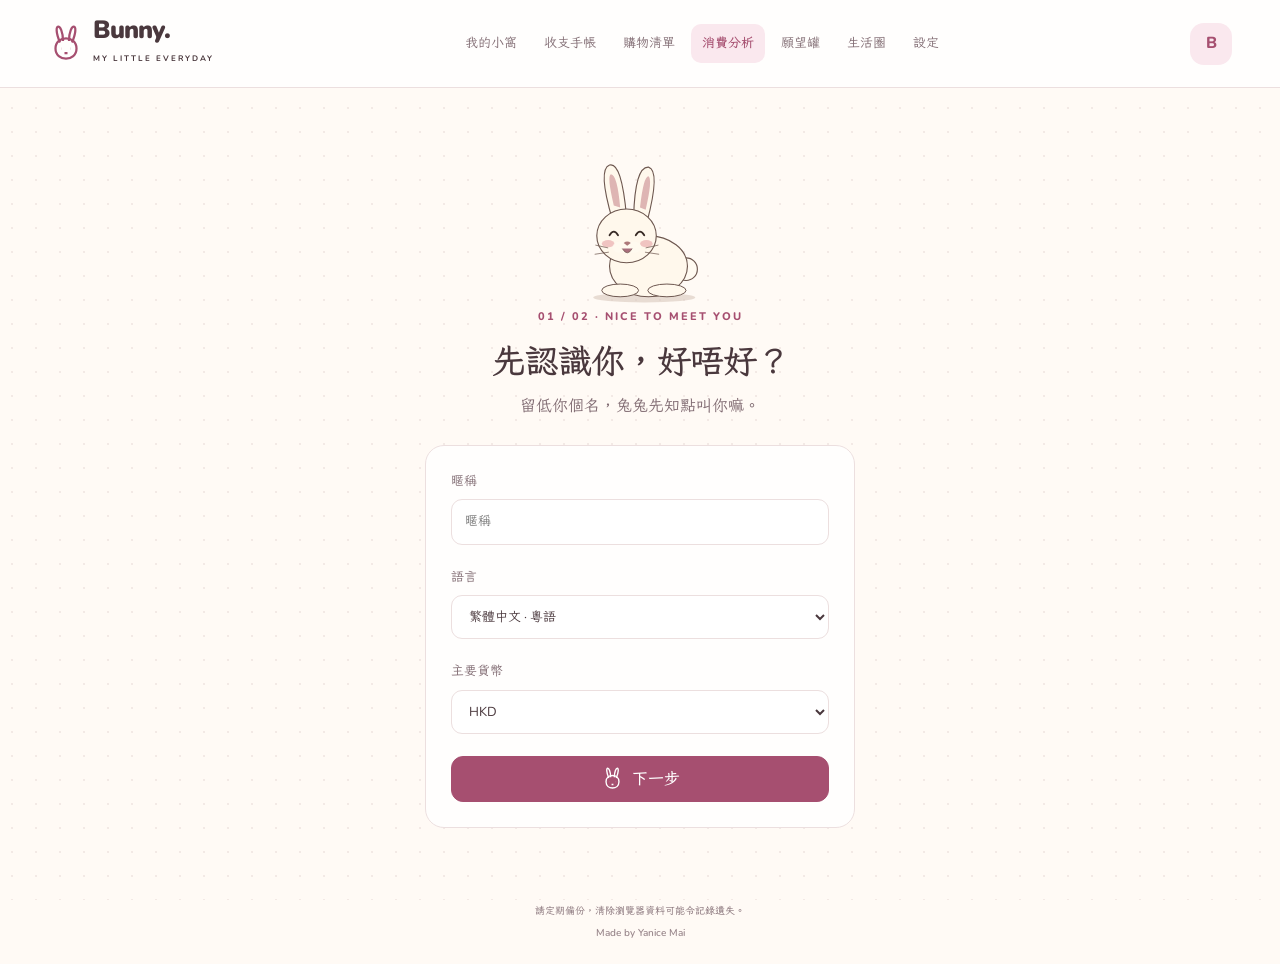
==== analytics.html @ 94e2491b "Add files via upload" ====
<!doctype html>
<html lang="zh-Hant">
<head>
  <meta charset="UTF-8">
  <meta name="viewport" content="width=device-width,initial-scale=1">
  <title>消費分析 · Bunny accounting</title>
  <link rel="stylesheet" href="style.css">
</head>
<body data-page="analytics">
  <div id="app"></div>
  <script src="app.js"></script>
</body>
</html>
---- style.css ----
@import url("https://fonts.googleapis.com/css2?family=LXGW+WenKai+TC:wght@400;700&family=Nunito:wght@400;600;700;800;900&display=swap");
:root{
  --bg:#fffaf5;
  --paper:#fffefd;
  --ink:#4a383d;
  --muted:#806b72;
  --line:#ecdfdf;
  --accent:#a64f70;
  --soft:#fae8ee;
  --green:#47765d;
  --font:"Nunito","LXGW WenKai TC","Microsoft JhengHei",sans-serif;
}
*{box-sizing:border-box}
body{
  margin:0;
  background:var(--bg);
  color:var(--ink);
  font:16px/1.65 var(--font);
}
body::before{
  content:"";
  position:fixed;
  inset:0;
  z-index:-1;
  pointer-events:none;
  background-image:radial-gradient(#bfa0a030 .8px,transparent .8px);
  background-size:24px 24px;
}
button,input,textarea,select{font:inherit}
button,a,input,select,textarea{-webkit-tap-highlight-color:transparent}
button,a{touch-action:manipulation}
button{
  min-height:43px;
  padding:9px 15px;
  border:1px solid var(--line);
  border-radius:12px;
  background:var(--paper);
  color:var(--ink);
  cursor:pointer;
}
button:hover{border-color:var(--accent);background:var(--soft)}
button:disabled{opacity:.45;cursor:not-allowed}
input,select,textarea{
  width:100%;
  min-width:0;
  border:1px solid var(--line);
  border-radius:11px;
  background:white;
  color:var(--ink);
  padding:11px 13px;
}
input[type=checkbox]{width:auto}
textarea{min-height:110px;resize:vertical}
:focus-visible{outline:3px solid var(--accent);outline-offset:3px}
a{color:var(--accent);text-underline-offset:4px}
h1,h2,h3,p{margin-top:0}
h1{font-size:34px;line-height:1.3;letter-spacing:-1px;margin-bottom:9px}
h2{font-size:21px;line-height:1.4;margin-bottom:15px}
h3{font-size:16px;margin-bottom:10px}
p{margin-bottom:12px}
svg{vertical-align:middle}
.primary{
  background:var(--accent);
  color:white;
  border-color:var(--accent);
  display:inline-flex;
  gap:8px;
  align-items:center;
  justify-content:center;
  font-weight:700;
}
.primary:hover{background:var(--accent);filter:brightness(.94)}
.primary svg{width:23px;height:24px}
.quiet{border-color:transparent;background:transparent;color:var(--muted)}
.small{font-size:13px}
.tiny{font-size:11px}
.muted{color:var(--muted)}
.income{color:var(--green)}
.expense{color:var(--accent)}
.money{font-family:"Nunito",sans-serif;font-variant-numeric:tabular-nums}
.row{display:flex;align-items:center;gap:12px;flex-wrap:wrap}
.between{justify-content:space-between}
.stack{display:grid;gap:22px}
.two{display:grid;grid-template-columns:1fr 1fr;gap:17px}
.layout{display:grid;grid-template-columns:minmax(0,1.7fr) minmax(270px,1fr);gap:25px}
.field{display:grid;gap:7px;font-size:13px;color:var(--muted)}
.tag{
  display:inline-block;
  background:var(--soft);
  color:var(--accent);
  padding:4px 9px;
  border-radius:7px;
  font-size:11px;
}
.site-header{
  background:var(--paper);
  border-bottom:1px solid var(--line);
}
.header-inner{
  max-width:1240px;
  margin:auto;
  display:flex;
  align-items:center;
  gap:30px;
  padding:18px 28px;
}
.brand{
  display:flex;
  align-items:center;
  gap:9px;
  text-decoration:none;
  color:var(--ink);
  flex-shrink:0;
}
.brand svg{width:36px;height:40px;color:var(--accent)}
.brand strong{
  display:block;
  font:900 25px/1 "Nunito",sans-serif;
  letter-spacing:-1px;
}
.brand small{font:700 8px "Nunito",sans-serif;letter-spacing:2px}
nav{
  display:flex;
  gap:5px;
  flex:1;
  align-items:center;
  justify-content:center;
}
nav a{
  padding:9px 11px;
  border-radius:10px;
  text-decoration:none;
  color:var(--muted);
  font-size:13px;
  white-space:nowrap;
}
nav a.active{background:var(--soft);color:var(--accent);font-weight:700}
nav a:hover{background:var(--soft)}
.nav-icon{display:none}
.avatar{
  width:42px;height:42px;
  border-radius:14px;
  object-fit:cover;
  background:var(--soft);
  display:grid;
  place-items:center;
  font-weight:800;
  flex-shrink:0;
}
main{max-width:1180px;margin:auto;padding:38px 28px 50px}
.pagehead{display:flex;justify-content:space-between;align-items:center;gap:20px;margin-bottom:27px}
.pagehead p{font-size:14px;color:var(--muted);margin:0}
.month-input{width:160px;font-size:13px;background:var(--paper)}
.paper{
  border:1px solid var(--line);
  border-radius:19px;
  padding:25px;
  background:var(--paper);
  min-width:0;
}
hr{border:0;border-top:1px dashed var(--line);margin:23px 0}
.hero{
  background:var(--soft);
  border:1px solid var(--line);
  border-radius:25px;
  padding:30px 37px;
  display:grid;
  grid-template-columns:minmax(0,1fr) 230px;
  align-items:center;
  gap:25px;
  margin-bottom:27px;
  position:relative;
  overflow:hidden;
}
.hero .rabbit{max-width:230px}
.hero h1{font-size:35px;margin:14px 0}
.hero p{max-width:560px;font-size:15px;line-height:1.9}
.hero .tag{background:#fffaf2b0}
.hero-actions{display:flex;gap:11px;align-items:center;flex-wrap:wrap;margin-top:21px}
.metrics{
  display:grid;
  grid-template-columns:repeat(4,minmax(0,1fr));
  margin:0 0 30px;
  border-block:1px solid var(--line);
  padding:23px 0;
}
.metric{padding:0 23px;border-right:1px dashed var(--line)}
.metric:first-child{padding-left:0}
.metric:last-child{border:0}
.metric label{font-size:12px;color:var(--muted)}
.metric strong{font:800 27px "Nunito",sans-serif;display:block;margin-top:8px;overflow-wrap:anywhere}
.shortcut{
  display:flex;align-items:center;gap:14px;
  padding:16px 0;border-bottom:1px dashed var(--line);
  text-decoration:none;color:var(--ink);
}
.shortcut:last-child{border:0}
.shortcut svg{width:42px;height:46px;color:var(--accent)}
.shortcut strong{display:block;font-size:15px}
.shortcut small{color:var(--muted);font-size:12px}
.rabbit{width:100%;max-width:220px;height:auto;display:block;margin:auto}
.companion{
  display:flex;align-items:center;gap:14px;
  background:var(--soft);border-radius:15px;padding:11px 16px;
}
.companion .rabbit{width:94px;flex-shrink:0;margin:0}
.companion strong{font-size:12px;color:var(--accent)}
.companion p{font-size:13px;line-height:1.85;margin:5px 0 0}
.empty{text-align:center;padding:30px 12px;color:var(--muted)}
.empty svg{width:56px;height:62px;display:block;margin:0 auto 14px}
.empty strong{display:block;color:var(--ink);font-size:16px}
.empty p{font-size:13px;margin:8px 0 0}
.filters{display:flex;gap:10px;flex-wrap:wrap;margin-bottom:20px}
.filters input{flex:2;min-width:140px}
.filters select{flex:1;min-width:115px}
.table-wrap{overflow:auto}
table{width:100%;border-collapse:collapse;font-size:13px}
th,td{text-align:left;padding:15px 9px;border-bottom:1px solid var(--line);vertical-align:middle}
th{font-size:11px;font-weight:400;color:var(--muted)}
th:first-child,td:first-child{padding-left:0}
th:last-child,td:last-child{text-align:right;padding-right:0}
tbody tr:last-child td{border:0}
td button{font-size:12px;min-height:35px;padding:5px 8px}
td .money{white-space:nowrap}
.record-note{max-width:240px;overflow-wrap:anywhere}
.thumbs{display:flex;gap:6px;flex-wrap:wrap;margin-top:8px}
.photo{
  padding:0;border:0;min-height:0;
  border-radius:10px;overflow:hidden;
  aspect-ratio:1;background:var(--soft);
}
.photo img{display:block;width:100%;height:100%;object-fit:cover}
.photo:hover{outline:2px solid var(--accent);outline-offset:2px}
.thumbs .photo{width:51px;border-radius:7px}
.chart{height:170px;display:flex;align-items:flex-end;gap:5px;padding-top:15px;border-bottom:1px solid var(--line)}
.chart i{display:block;flex:1;min-width:0;background:var(--accent);opacity:.65;border-radius:5px 5px 0 0}
.chart-labels{display:flex;justify-content:space-between;font-size:11px;color:var(--muted);margin-top:8px}
.progress{height:7px;background:#efe5e5;overflow:hidden;border-radius:9px;margin:12px 0}
.progress i{display:block;height:100%;background:var(--accent);border-radius:9px}
.category{padding:14px 0;border-bottom:1px dashed var(--line)}
.category:last-child{border:0}
.heat{display:grid;grid-template-columns:repeat(7,1fr);gap:7px}
.heat button{font-size:12px;padding:9px 2px}
.heat small{display:block;font-size:9px}
.product{display:flex;align-items:center;gap:13px;padding:16px 0;border-bottom:1px dashed var(--line)}
.product:last-child{border:0}
.product svg{width:73px;height:73px;flex-shrink:0}
.product .detail{flex:1;min-width:0}
.product input{width:65px}
.total-price{font:900 34px "Nunito",sans-serif;margin:15px 0 23px}
.jar{width:57px;height:65px;flex-shrink:0}
.notice{background:var(--soft);padding:13px 16px;border-radius:11px;font-size:12px;line-height:1.8}
/* 朋友圈：封面、個人區、連續時間線 */
.feed-shell{max-width:820px;margin:auto}
.feed-cover{
  height:240px;
  background:var(--soft);
  border:1px solid var(--line);
  border-radius:24px 24px 0 0;
  position:relative;
  overflow:hidden;
}
.feed-cover .rabbit{position:absolute;width:210px;right:40px;bottom:8px}
.cover-text{position:absolute;left:35px;top:40px;max-width:55%}
.cover-text strong{display:block;font-size:30px;line-height:1.4}
.cover-text small{display:block;margin-top:13px;font-size:12px;color:var(--accent)}
.cover-ear{
  position:absolute;width:35px;height:120px;
  border:2px solid currentColor;border-radius:50%;
  opacity:.12;color:var(--accent);transform:rotate(-24deg);
  right:230px;top:-24px;
}
.cover-ear.second{right:180px;transform:rotate(5deg)}
.feed-profile{
  background:var(--paper);
  border-inline:1px solid var(--line);
  padding:0 30px 24px;
  display:flex;justify-content:space-between;align-items:flex-end;gap:20px;
}
.feed-profile .avatar{width:80px;height:80px;border:5px solid var(--paper);border-radius:22px;margin-top:-30px;position:relative;font-size:26px}
.feed-profile h2{margin:8px 0 3px}
.feed-profile p{font-size:13px;color:var(--muted);margin:0}
.feed-tabs{
  display:flex;gap:8px;
  background:var(--paper);
  border-inline:1px solid var(--line);
  padding:0 30px 20px;
}
.feed-tabs .selected{background:var(--accent);color:white;border-color:var(--accent)}
.timeline{background:var(--paper);border:1px solid var(--line);border-top:0;border-radius:0 0 24px 24px;padding:0 30px}
.post{display:grid;grid-template-columns:43px minmax(0,1fr);gap:14px;padding:26px 0;border-top:1px solid var(--line)}
.post-name{font-size:14px;font-weight:800;color:var(--accent)}
.post p{white-space:pre-wrap;overflow-wrap:anywhere;font-size:14px;margin:8px 0 12px}
.post-amount{font:800 25px "Nunito",sans-serif;margin:9px 0}
.post-photos{display:grid;grid-template-columns:repeat(3,minmax(0,1fr));gap:7px;max-width:490px}
.post-photos.one{grid-template-columns:minmax(0,340px)}
.post-photos.one .photo{aspect-ratio:auto;max-height:440px}
.post-photos.one img{height:auto;max-height:440px;object-fit:contain;background:var(--soft)}
.post-foot{display:flex;justify-content:space-between;align-items:center;gap:10px;flex-wrap:wrap;margin-top:12px}
.post-foot button{font-size:11px;padding:4px 8px;min-height:31px}
.post-bunny{font-size:11px;background:var(--soft);border-radius:7px;padding:7px 10px;margin-top:12px}
.milestone{background:var(--soft);padding:20px;border-radius:12px;margin:12px 0}
.milestone strong{display:block;font-size:22px}
.entry-layout{display:grid;grid-template-columns:minmax(0,1fr) 225px;gap:24px}
.entry-pet{border-left:1px dashed var(--line);padding-left:22px}
.entry-pet .stage{background:var(--soft);border-radius:15px}
.entry-pet p{font-size:13px;line-height:1.9}
.pet-grid{display:grid;grid-template-columns:repeat(4,1fr);gap:9px}
.pet-choice{padding:8px 4px}
.pet-choice .rabbit{height:125px}
.pet-choice strong{font-size:12px}
.pet-choice.selected{border:2px solid var(--accent);background:var(--soft);padding:7px 3px}
.swatches{display:flex;gap:13px;margin:16px 0 24px;flex-wrap:wrap}
.swatch{width:32px;min-height:32px;padding:0;border-radius:50%}
.swatch.selected{outline:2px solid var(--accent);outline-offset:3px}
.onboarding{max-width:670px;margin:3vh auto 0;text-align:center}
.onboarding .rabbit{width:170px}
.onboarding h1{font-size:34px}
.onboarding .field{text-align:left}
.step-label{font:800 11px "Nunito",sans-serif;letter-spacing:2px;color:var(--accent);margin-bottom:16px}
dialog{width:min(620px,calc(100% - 24px));max-height:92dvh;overflow:auto;padding:27px;background:var(--paper);color:var(--ink);border:1px solid var(--line);border-radius:20px}
dialog.wide{width:min(850px,calc(100% - 24px))}
dialog::backdrop{background:#45333d88}
.dialog-head{display:flex;justify-content:space-between;align-items:center;gap:15px;margin-bottom:22px}
.dialog-head h2{margin:0}
.dialog-head button{border:0;font-size:25px;padding:2px 10px}
.actions{display:flex;justify-content:flex-end;align-items:center;gap:10px;flex-wrap:wrap;margin-top:23px}
#viewer{background:#30252c;color:white;border:0;width:min(1060px,calc(100% - 20px))}
#viewer img{display:block;width:100%;height:70dvh;object-fit:contain}
#toast{position:fixed;left:50%;bottom:26px;transform:translateX(-50%);z-index:100;background:var(--ink);color:white;padding:12px 20px;border-radius:12px;max-width:90vw;font-size:13px}
#toast:empty{display:none}
footer{max-width:1180px;margin:0 auto;padding:0 28px 24px;text-align:center;color:var(--muted);font-size:10px}
.footer-credit{font:600 10px "Nunito",sans-serif;opacity:.8;margin-top:7px}
@media(max-width:1050px){
 .header-inner{gap:15px;padding-inline:20px}
 nav{gap:0}nav a{font-size:12px;padding:9px}
 .layout{grid-template-columns:1fr}
 .metric strong{font-size:23px}
}
@media(max-width:760px){
 .header-inner{padding:15px 18px;justify-content:space-between}
 .brand strong{font-size:23px}
 nav{
   position:fixed;left:0;right:0;bottom:0;z-index:10;
   background:var(--paper);border-top:1px solid var(--line);
   justify-content:flex-start;overflow:auto;padding:7px 8px calc(7px + env(safe-area-inset-bottom));
 }
 nav a{min-width:65px;flex:1;flex-shrink:0;text-align:center;font-size:10px;padding:6px}
 .nav-icon{display:block;width:21px;height:21px;margin:0 auto 3px}
 main{padding:25px 16px 35px}
 footer{padding-bottom:100px}
 h1{font-size:28px}.pagehead{align-items:flex-start}
 .pagehead p{font-size:12px}.pagehead .primary{font-size:12px;padding:9px 11px}
 .hero{grid-template-columns:minmax(0,1fr) 100px;padding:24px 21px;gap:5px}
 .hero h1{font-size:27px}.hero p{font-size:13px}
 .hero .rabbit{width:115px;max-width:none}
 .hero-actions{gap:8px}.hero-actions button,.hero-actions a{font-size:12px}
 .metrics{grid-template-columns:1fr 1fr;gap:22px}
 .metric{padding:0 14px}.metric:nth-child(odd){padding-left:0}.metric:nth-child(even){border:0}
 .metric strong{font-size:23px}.paper{padding:20px}
 .two{grid-template-columns:1fr}
 .table-wrap table{min-width:570px}
 .entry-layout{display:flex;flex-direction:column-reverse;gap:18px}
 .entry-pet{border:0;padding:0;display:flex;align-items:center;gap:13px}
 .entry-pet .stage{width:95px;flex-shrink:0}.entry-pet p{margin:0}
 .pet-grid{grid-template-columns:1fr 1fr}.pet-choice .rabbit{height:115px}
 dialog{padding:20px}
 .feed-cover{height:200px}.feed-cover .rabbit{width:160px;right:10px}
 .cover-text{left:23px;top:30px}.cover-text strong{font-size:25px}
 .feed-profile{padding-inline:20px;gap:10px}.feed-profile .primary{font-size:12px;padding:8px 10px}
 .feed-tabs{padding-inline:20px}.timeline{padding-inline:18px}
 .post{grid-template-columns:34px minmax(0,1fr);gap:10px}.post>.avatar{width:34px;height:34px;border-radius:11px}
 .post-amount{font-size:23px}
 .product{gap:9px}.product svg{width:57px;height:57px}
 .product input{width:55px;padding:8px}.product .money{font-size:12px}
 #toast{bottom:95px}
}
@media(prefers-reduced-motion:reduce){*{scroll-behavior:auto!important}}
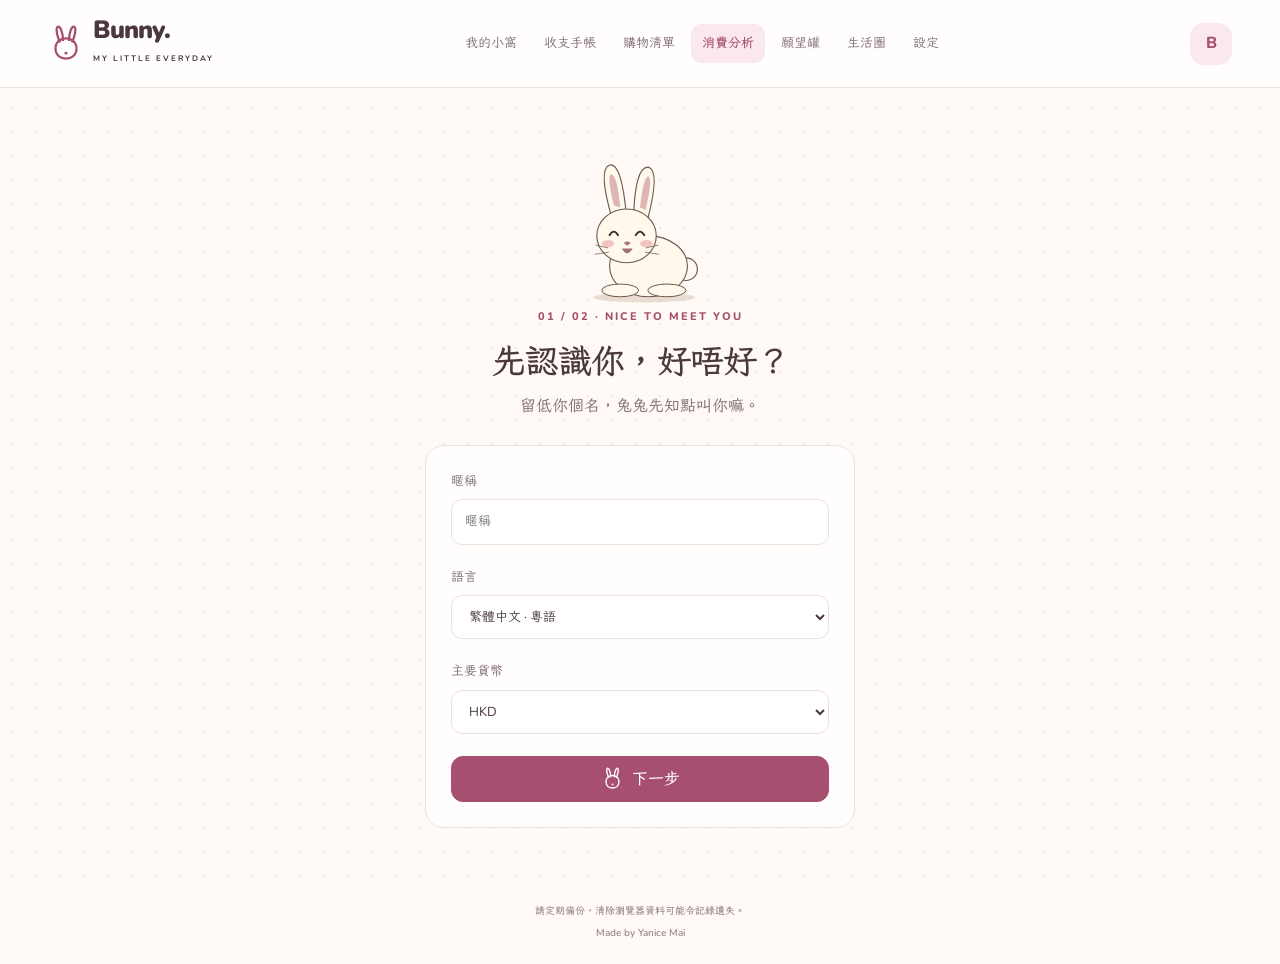
==== commit d780d97f: "Add files via upload" ====
--- a/analytics.html
+++ b/analytics.html
@@ -9,5 +9,6 @@
 <body data-page="analytics">
   <div id="app"></div>
   <script src="app.js"></script>
+  <script src="extras.js"></script>
 </body>
 </html>
